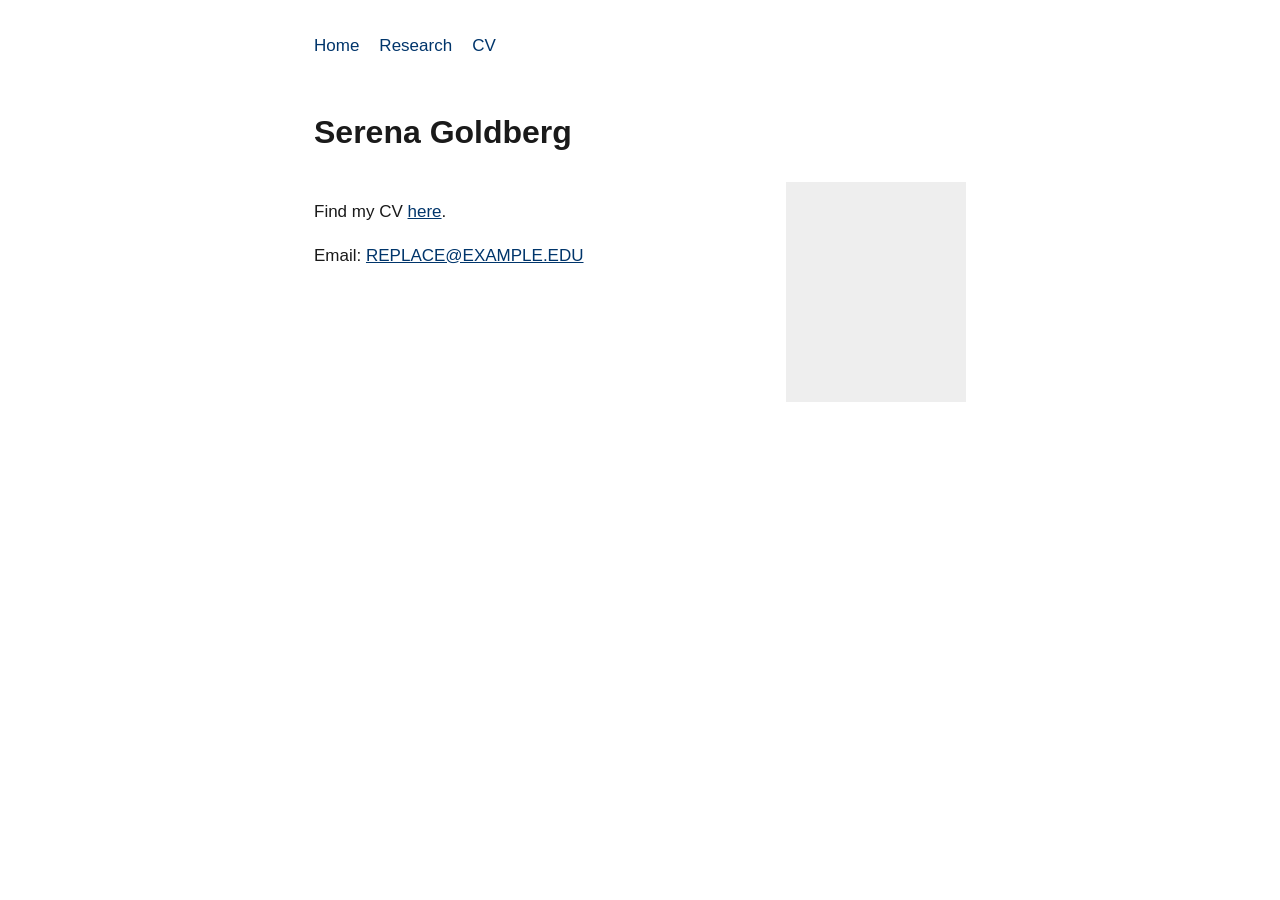
==== index.html @ 6a1a9726 "scaffold: repo, stylesheet, home page" ====
<!DOCTYPE html>
<html lang="en">
<head>
  <meta charset="UTF-8">
  <meta name="viewport" content="width=device-width, initial-scale=1.0">
  <title>Serena Goldberg</title>
  <link rel="stylesheet" href="style.css">
</head>
<body>
  <nav>
    <a href="index.html">Home</a>
    <a href="research.html">Research</a>
    <a href="cv.html">CV</a>
  </nav>

  <h1>Serena Goldberg</h1>

  <div class="home-header">
    <div class="intro">
      <p><!-- Bio placeholder — user will provide 1–3 paragraphs including title/affiliation. --></p>
      <p>Find my CV <a href="cv.html">here</a>.</p>
      <p>Email: <a href="mailto:REPLACE@EXAMPLE.EDU">REPLACE@EXAMPLE.EDU</a></p>
    </div>
    <div class="headshot">
      <!-- When headshot is added, replace this comment with:
           <img src="images/headshot.jpg" alt="Serena Goldberg"> -->
    </div>
  </div>
</body>
</html>
---- style.css ----
:root {
  --bg: #ffffff;
  --text: #1a1a1a;
  --muted: #555555;
  --accent: #00356B;
}

* {
  box-sizing: border-box;
}

body {
  font-family: -apple-system, BlinkMacSystemFont, "Segoe UI", Roboto, Oxygen, Ubuntu, Cantarell, sans-serif;
  color: var(--text);
  background: var(--bg);
  max-width: 700px;
  margin: 0 auto;
  padding: 2rem 1.5rem 4rem;
  line-height: 1.6;
  font-size: 17px;
}

nav {
  margin-bottom: 3rem;
  display: flex;
  flex-wrap: wrap;
  gap: 1.25rem;
}

nav a {
  color: var(--accent);
  text-decoration: none;
}

nav a:hover {
  text-decoration: underline;
}

h1 {
  font-size: 2rem;
  font-weight: 600;
  margin: 0 0 1.5rem 0;
}

h2 {
  font-size: 1.35rem;
  font-weight: 600;
  margin-top: 2.5rem;
  margin-bottom: 1rem;
}

p {
  margin: 0 0 1rem 0;
}

a {
  color: var(--accent);
  text-decoration: underline;
}

a:hover {
  text-decoration: none;
}

.home-header {
  display: flex;
  gap: 2rem;
  align-items: flex-start;
  margin-bottom: 2rem;
}

.home-header .intro {
  flex: 1;
}

.home-header .headshot {
  width: 180px;
  height: 220px;
  flex-shrink: 0;
  background: #eeeeee;
  overflow: hidden;
}

.home-header .headshot img {
  width: 100%;
  height: 100%;
  object-fit: cover;
  display: block;
}

.paper {
  margin-bottom: 2rem;
}

.paper .title {
  font-weight: 600;
  margin-bottom: 0.25rem;
}

.paper .coauthors {
  color: var(--muted);
  font-style: italic;
  margin-bottom: 0.5rem;
}

.paper .abstract {
  margin-bottom: 0.5rem;
}

.paper .status {
  color: var(--muted);
  font-style: italic;
  margin-top: 0.5rem;
}

.cv-embed {
  width: 100%;
  height: 80vh;
  border: 1px solid #dddddd;
  margin-top: 1rem;
}
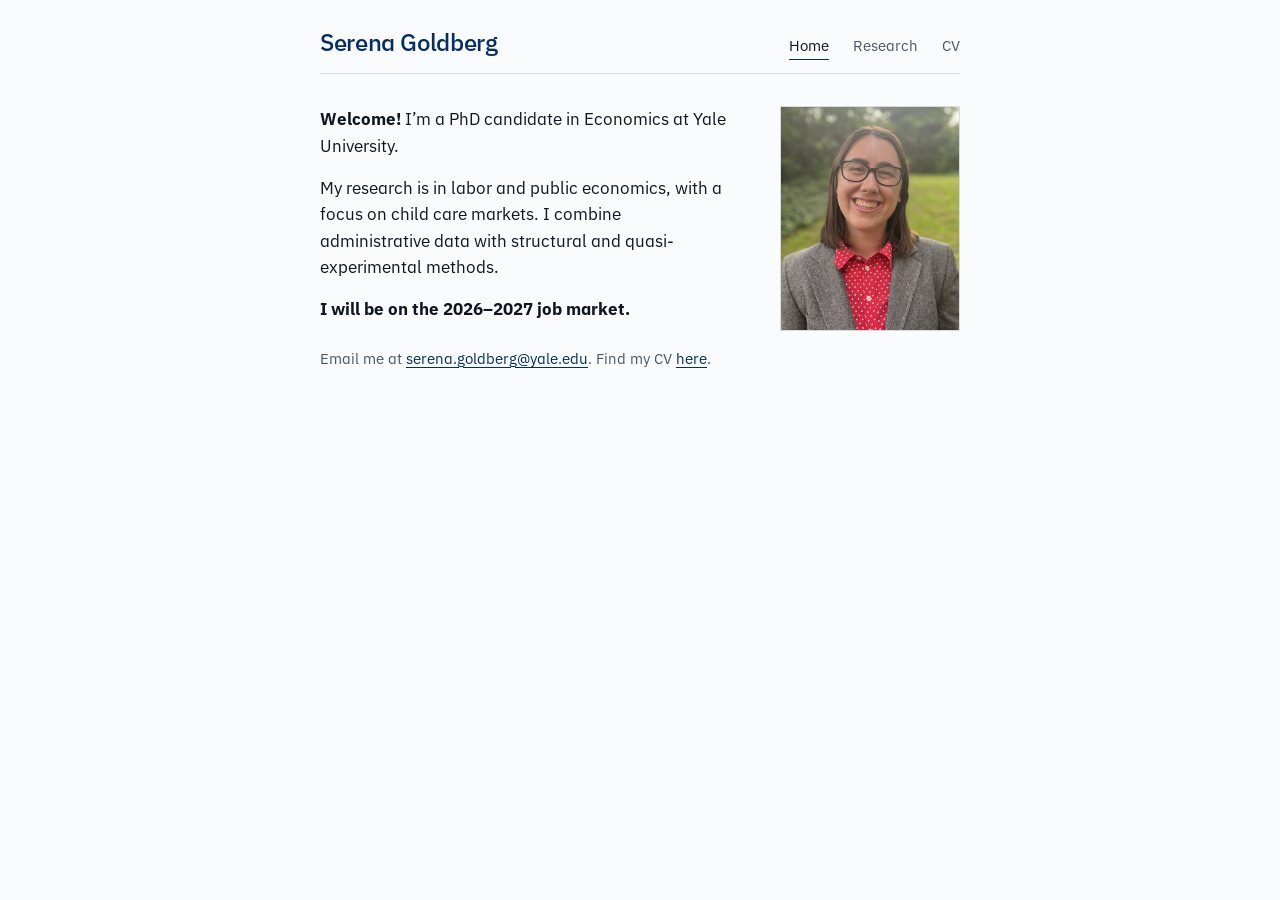
==== commit b806036a: "Add site content, styles, and CV/paper PDFs Co-Authored-By: Claude Opus 4.7 (1M context) <noreply@an" ====
--- a/index.html
+++ b/index.html
@@ -4,27 +4,39 @@
   <meta charset="UTF-8">
   <meta name="viewport" content="width=device-width, initial-scale=1.0">
   <title>Serena Goldberg</title>
+  <link rel="preconnect" href="https://fonts.googleapis.com">
+  <link rel="preconnect" href="https://fonts.gstatic.com" crossorigin>
+  <link rel="stylesheet" href="https://fonts.googleapis.com/css2?family=IBM+Plex+Sans:wght@400;500;600;700&family=IBM+Plex+Mono:wght@400&display=swap">
   <link rel="stylesheet" href="style.css">
 </head>
 <body>
-  <nav>
-    <a href="index.html">Home</a>
-    <a href="research.html">Research</a>
-    <a href="cv.html">CV</a>
-  </nav>
+  <div class="page">
+    <header class="masthead">
+      <a href="index.html" class="masthead__wordmark">Serena Goldberg</a>
+      <nav class="masthead__nav" aria-label="Primary">
+        <a href="index.html" aria-current="page">Home</a>
+        <a href="research.html">Research</a>
+        <a href="cv.html">CV</a>
+      </nav>
+    </header>
 
-  <h1>Serena Goldberg</h1>
+    <main>
+      <h1 class="visually-hidden">Serena Goldberg</h1>
 
-  <div class="home-header">
-    <div class="intro">
-      <p><!-- Bio placeholder — user will provide 1–3 paragraphs including title/affiliation. --></p>
-      <p>Find my CV <a href="cv.html">here</a>.</p>
-      <p>Email: <a href="mailto:REPLACE@EXAMPLE.EDU">REPLACE@EXAMPLE.EDU</a></p>
-    </div>
-    <div class="headshot">
-      <!-- When headshot is added, replace this comment with:
-           <img src="images/headshot.jpg" alt="Serena Goldberg"> -->
-    </div>
+      <section class="home-header">
+        <div class="home-header__intro">
+          <p><strong>Welcome!</strong> I&rsquo;m a PhD candidate in Economics at Yale University.</p>
+          <p>My research is in labor and public economics, with a focus on child care markets. I combine administrative data with structural and quasi-experimental methods.</p>
+          <p><strong>I will be on the 2026&ndash;2027 job market.</strong></p>
+          <p class="home-header__contact">
+            Email me at <a href="mailto:serena.goldberg@yale.edu">serena.goldberg@yale.edu</a>. Find my CV <a href="cv.html">here</a>.
+          </p>
+        </div>
+        <div class="headshot">
+          <img src="images/headshot.jpg" alt="Serena Goldberg">
+        </div>
+      </section>
+    </main>
   </div>
 </body>
 </html>
--- a/style.css
+++ b/style.css
@@ -1,121 +1,333 @@
-:root {
-  --bg: #ffffff;
-  --text: #1a1a1a;
-  --muted: #555555;
-  --accent: #00356B;
-}
-
-* {
+/* Hallmark · genre: editorial · macrostructure: Long Document
+ * design-system: design.md · designed-as-app
+ * theme: custom (Yale-blue anchor) · nav: N6 masthead · footer: Ft8 minimal
+ * pre-emit critique: P5 H5 E5 S4 R5 V4
+ * contrast: pass (40–41) · slop: pass (42–45) · honest: pass (46)
+ * chrome: pass (47) · tokens: pass (48) · responsive: pass (49)
+ * icons: pass (30) · mobile: pass (34, 49, 50–57)
+ */
+
+@import url("tokens.css");
+
+*,
+*::before,
+*::after {
   box-sizing: border-box;
 }
 
+html,
 body {
-  font-family: -apple-system, BlinkMacSystemFont, "Segoe UI", Roboto, Oxygen, Ubuntu, Cantarell, sans-serif;
-  color: var(--text);
-  background: var(--bg);
-  max-width: 700px;
+  overflow-x: clip;
+}
+
+html {
+  background: var(--color-paper);
+}
+
+body {
+  margin: 0;
+  padding: 0;
+  color: var(--color-ink);
+  background: var(--color-paper);
+  font-family: var(--font-body);
+  font-size: var(--text-md);
+  font-weight: 400;
+  line-height: 1.55;
+  -webkit-font-smoothing: antialiased;
+  -moz-osx-font-smoothing: grayscale;
+  text-rendering: optimizeLegibility;
+  font-feature-settings: "ss01", "cv02";
+}
+
+/* -- Page frame ------------------------------------------------------------ */
+
+.page {
+  max-width: 44rem;
   margin: 0 auto;
-  padding: 2rem 1.5rem 4rem;
-  line-height: 1.6;
-  font-size: 17px;
-}
-
-nav {
-  margin-bottom: 3rem;
+  padding: var(--space-md) var(--space-md) var(--space-3xl);
+}
+
+@media (min-width: 720px) {
+  .page {
+    padding: var(--space-md) var(--space-lg) var(--space-3xl);
+  }
+}
+
+/* -- Masthead (N6) --------------------------------------------------------- */
+
+.masthead {
   display: flex;
-  flex-wrap: wrap;
-  gap: 1.25rem;
-}
-
-nav a {
-  color: var(--accent);
+  align-items: baseline;
+  justify-content: space-between;
+  gap: var(--space-md);
+  padding-bottom: var(--space-xs);
+  border-bottom: var(--rule-hairline) solid var(--color-rule);
+  margin-bottom: var(--space-lg);
+}
+
+.masthead__wordmark {
+  font-family: var(--font-display);
+  font-weight: 500;
+  font-size: var(--text-xl);
+  letter-spacing: -0.015em;
+  color: var(--color-accent);
   text-decoration: none;
 }
 
-nav a:hover {
+.masthead__wordmark:hover {
+  color: var(--color-ink);
+}
+
+.masthead__nav {
+  display: flex;
+  gap: var(--space-md);
+}
+
+.masthead__nav a {
+  color: var(--color-ink-2);
+  font-size: var(--text-sm);
+  text-decoration: none;
+  padding-bottom: 2px;
+  border-bottom: var(--rule-hairline) solid transparent;
+  transition: color var(--dur-short) var(--ease-out),
+              border-color var(--dur-short) var(--ease-out);
+}
+
+.masthead__nav a:hover {
+  color: var(--color-ink);
+  border-bottom-color: var(--color-ink);
+}
+
+.masthead__nav a[aria-current="page"] {
+  color: var(--color-ink);
+  border-bottom-color: var(--color-accent);
+}
+
+@media (max-width: 520px) {
+  .masthead {
+    flex-direction: column;
+    align-items: flex-start;
+    gap: var(--space-sm);
+  }
+  .masthead__nav {
+    gap: var(--space-sm);
+    flex-wrap: wrap;
+  }
+}
+
+/* -- Utilities ------------------------------------------------------------- */
+
+.visually-hidden {
+  position: absolute;
+  width: 1px;
+  height: 1px;
+  padding: 0;
+  margin: -1px;
+  overflow: hidden;
+  clip: rect(0, 0, 0, 0);
+  white-space: nowrap;
+  border: 0;
+}
+
+/* -- Typography ------------------------------------------------------------ */
+
+h1,
+h2,
+h3 {
+  font-family: var(--font-display);
+  font-weight: 500;
+  font-style: normal;
+  color: var(--color-ink);
+  letter-spacing: -0.01em;
+  overflow-wrap: anywhere;
+  min-width: 0;
+}
+
+h1 {
+  font-size: var(--text-display);
+  line-height: 1.05;
+  margin: 0 0 var(--space-lg) 0;
+  letter-spacing: -0.02em;
+}
+
+h2 {
+  font-size: var(--text-xl);
+  line-height: 1.25;
+  margin: var(--space-2xl) 0 var(--space-md) 0;
+  padding-bottom: var(--space-2xs);
+  border-bottom: var(--rule-hairline) solid var(--color-accent);
+}
+
+h2:first-of-type {
+  margin-top: var(--space-xl);
+}
+
+h3 {
+  font-size: var(--text-md);
+  font-weight: 500;
+  line-height: 1.3;
+  margin: 0 0 var(--space-2xs) 0;
+}
+
+p {
+  margin: 0 0 var(--space-sm) 0;
+  max-width: 62ch;
+}
+
+a {
+  color: var(--color-accent);
   text-decoration: underline;
-}
-
-h1 {
-  font-size: 2rem;
-  font-weight: 600;
-  margin: 0 0 1.5rem 0;
-}
-
-h2 {
-  font-size: 1.35rem;
-  font-weight: 600;
-  margin-top: 2.5rem;
-  margin-bottom: 1rem;
-}
-
-p {
-  margin: 0 0 1rem 0;
-}
-
-a {
-  color: var(--accent);
-  text-decoration: underline;
+  text-decoration-thickness: 1px;
+  text-underline-offset: 3px;
+  transition: text-decoration-thickness var(--dur-short) var(--ease-out),
+              text-underline-offset var(--dur-short) var(--ease-out);
 }
 
 a:hover {
-  text-decoration: none;
-}
+  text-decoration-thickness: 2px;
+  text-underline-offset: 4px;
+}
+
+a:active {
+  color: var(--color-ink);
+}
+
+strong,
+b {
+  font-weight: 700;
+}
+
+:focus-visible {
+  outline: 2px solid var(--color-focus);
+  outline-offset: 3px;
+  border-radius: var(--radius-input);
+}
+
+/* -- Home header ----------------------------------------------------------- */
 
 .home-header {
-  display: flex;
-  gap: 2rem;
-  align-items: flex-start;
-  margin-bottom: 2rem;
-}
-
-.home-header .intro {
-  flex: 1;
-}
-
-.home-header .headshot {
+  display: grid;
+  grid-template-columns: minmax(0, 1fr) 180px;
+  gap: var(--space-xl);
+  align-items: start;
+  margin-bottom: var(--space-2xl);
+}
+
+.home-header__intro > *:last-child {
+  margin-bottom: 0;
+}
+
+.home-header__contact {
+  margin-top: var(--space-md);
+  font-size: var(--text-sm);
+  color: var(--color-ink-2);
+}
+
+.home-header__contact a {
+  color: var(--color-accent);
+}
+
+.headshot {
   width: 180px;
-  height: 220px;
-  flex-shrink: 0;
-  background: #eeeeee;
+  aspect-ratio: 4 / 5;
   overflow: hidden;
-}
-
-.home-header .headshot img {
+  background: var(--color-paper-2);
+  border: var(--rule-hairline) solid var(--color-rule);
+}
+
+.headshot img {
   width: 100%;
   height: 100%;
   object-fit: cover;
   display: block;
 }
 
+@media (max-width: 620px) {
+  .home-header {
+    grid-template-columns: minmax(0, 1fr);
+    gap: var(--space-md);
+  }
+  .headshot {
+    width: 140px;
+    order: -1;
+    justify-self: center;
+  }
+}
+
+/* -- Research entries ------------------------------------------------------ */
+
 .paper {
-  margin-bottom: 2rem;
-}
-
-.paper .title {
-  font-weight: 600;
-  margin-bottom: 0.25rem;
-}
-
-.paper .coauthors {
-  color: var(--muted);
-  font-style: italic;
-  margin-bottom: 0.5rem;
-}
-
-.paper .abstract {
-  margin-bottom: 0.5rem;
-}
-
-.paper .status {
-  color: var(--muted);
-  font-style: italic;
-  margin-top: 0.5rem;
+  padding: var(--space-md) 0;
+  border-top: var(--rule-hairline) solid var(--color-rule);
+}
+
+.paper:first-of-type {
+  border-top: none;
+  padding-top: 0;
+}
+
+.paper__title {
+  font-family: var(--font-display);
+  font-weight: 700;
+  font-size: var(--text-md);
+  color: var(--color-ink);
+  margin: 0 0 var(--space-3xs) 0;
+  letter-spacing: -0.005em;
+}
+
+.paper__jmp-tag {
+  font-weight: 400;
+  color: var(--color-ink-2);
+}
+
+.paper__coauthors {
+  font-size: var(--text-sm);
+  color: var(--color-ink-2);
+  margin: 0 0 var(--space-2xs) 0;
+}
+
+.paper__abstract {
+  margin: var(--space-2xs) 0;
+}
+
+.paper__meta {
+  display: flex;
+  flex-wrap: wrap;
+  gap: var(--space-md);
+  align-items: baseline;
+  margin-top: var(--space-2xs);
+  font-size: var(--text-sm);
+}
+
+.paper__meta a {
+  color: var(--color-accent);
+}
+
+.paper__status {
+  color: var(--color-ink-2);
+}
+
+/* -- CV -------------------------------------------------------------------- */
+
+.cv-download {
+  font-size: var(--text-sm);
+  color: var(--color-ink-2);
+  margin-bottom: var(--space-md);
 }
 
 .cv-embed {
   width: 100%;
-  height: 80vh;
-  border: 1px solid #dddddd;
-  margin-top: 1rem;
-}
+  height: 82vh;
+  border: var(--rule-hairline) solid var(--color-rule);
+  background: var(--color-paper-2);
+  display: block;
+}
+
+/* -- Reduced motion (nothing to cut — already still) ---------------------- */
+
+@media (prefers-reduced-motion: reduce) {
+  * {
+    transition-duration: 0.01ms !important;
+    animation-duration: 0.01ms !important;
+  }
+}
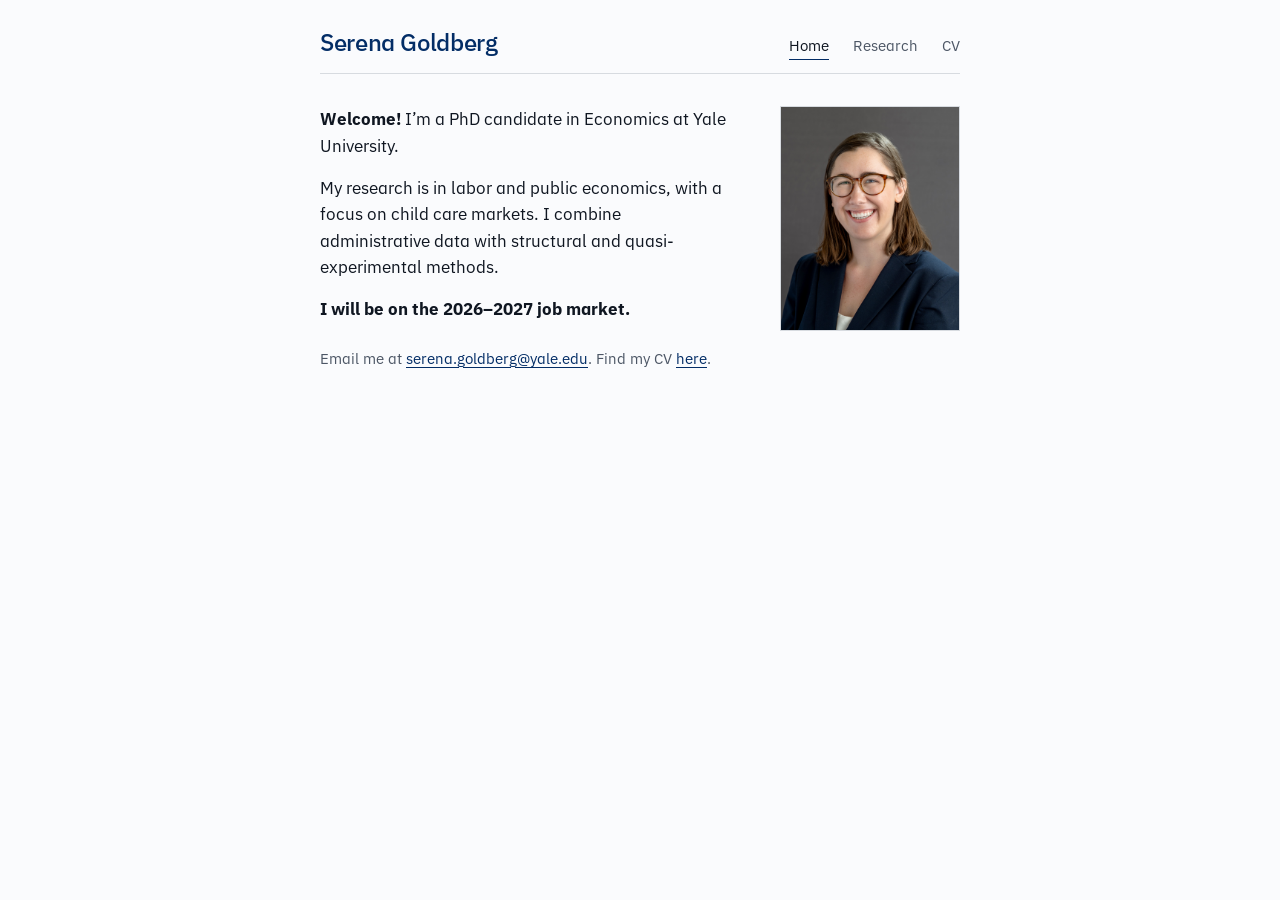
==== commit 159e6ec8: "SEO: titles, meta descriptions, JSON-LD, sitemap, robots - Add "Yale Economics PhD Candidate" to pag" ====
--- a/index.html
+++ b/index.html
@@ -3,7 +3,32 @@
 <head>
   <meta charset="UTF-8">
   <meta name="viewport" content="width=device-width, initial-scale=1.0">
-  <title>Serena Goldberg</title>
+  <title>Serena Goldberg — Yale Economics PhD Candidate</title>
+  <meta name="description" content="Serena Goldberg is a PhD candidate in Economics at Yale University researching labor and public economics, with a focus on child care markets.">
+  <script type="application/ld+json">
+  {
+    "@context": "https://schema.org",
+    "@type": "Person",
+    "name": "Serena Goldberg",
+    "givenName": "Serena",
+    "familyName": "Goldberg",
+    "url": "https://serenagoldberg.github.io",
+    "image": "https://serenagoldberg.github.io/images/headshot.jpg",
+    "jobTitle": "PhD Candidate in Economics",
+    "affiliation": {
+      "@type": "CollegeOrUniversity",
+      "name": "Yale University",
+      "url": "https://economics.yale.edu"
+    },
+    "email": "mailto:serena.goldberg@yale.edu",
+    "knowsAbout": ["Labor Economics", "Public Economics", "Child Care Markets"],
+    "sameAs": [
+      "https://economics.yale.edu/people/serena-goldberg",
+      "https://www.linkedin.com/in/serena-goldberg-09257716b",
+      "https://github.com/serenagoldberg"
+    ]
+  }
+  </script>
   <link rel="preconnect" href="https://fonts.googleapis.com">
   <link rel="preconnect" href="https://fonts.gstatic.com" crossorigin>
   <link rel="stylesheet" href="https://fonts.googleapis.com/css2?family=IBM+Plex+Sans:wght@400;500;600;700&family=IBM+Plex+Mono:wght@400&display=swap">
@@ -21,7 +46,7 @@
     </header>
 
     <main>
-      <h1 class="visually-hidden">Serena Goldberg</h1>
+      <h1 class="visually-hidden">Serena Goldberg — Yale University Economics PhD Candidate</h1>
 
       <section class="home-header">
         <div class="home-header__intro">
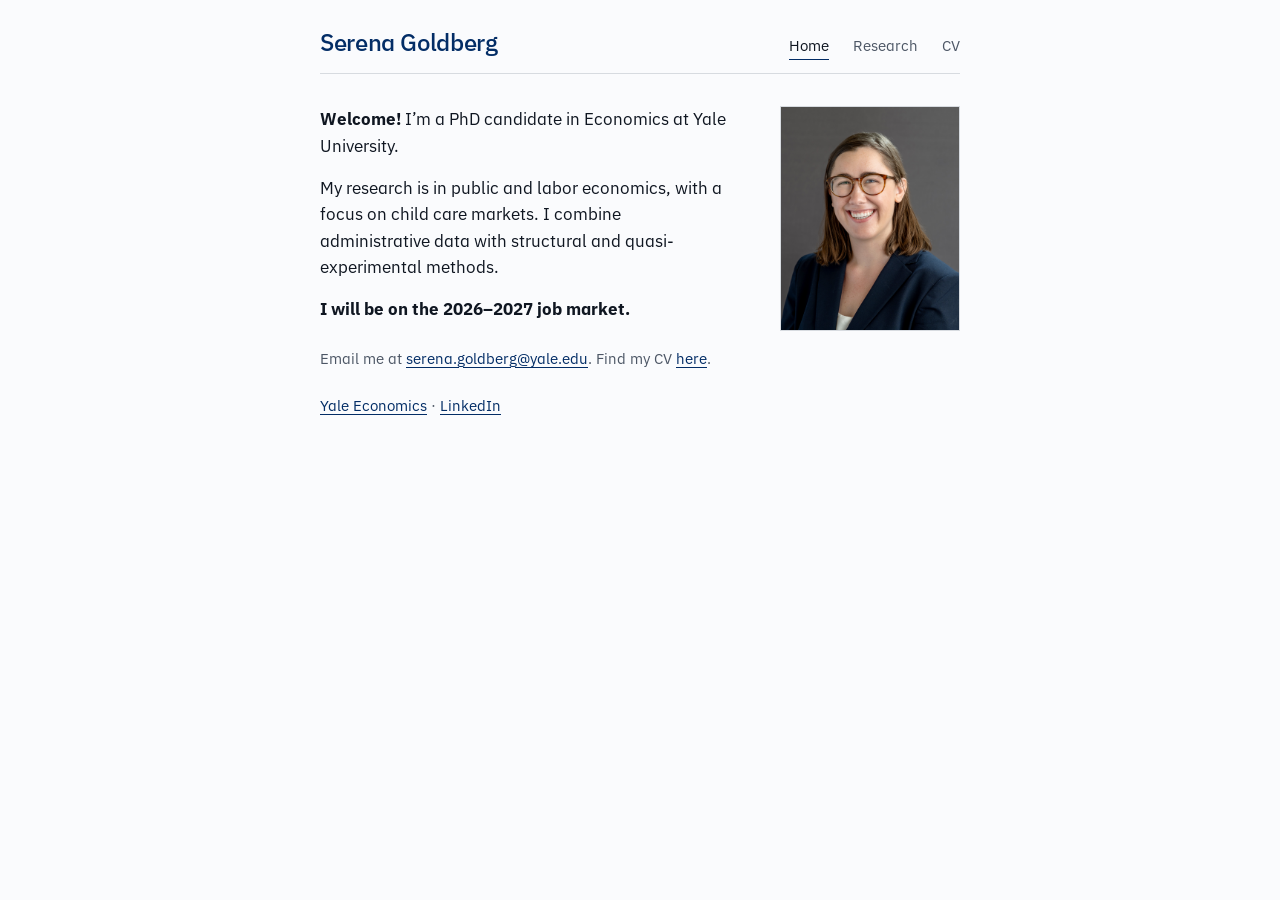
==== commit a2a249ef: "Update homepage links, JMP abstract and PDF link, CV - Flip research description to "public and labo" ====
--- a/index.html
+++ b/index.html
@@ -4,7 +4,7 @@
   <meta charset="UTF-8">
   <meta name="viewport" content="width=device-width, initial-scale=1.0">
   <title>Serena Goldberg — Yale Economics PhD Candidate</title>
-  <meta name="description" content="Serena Goldberg is a PhD candidate in Economics at Yale University researching labor and public economics, with a focus on child care markets.">
+  <meta name="description" content="Serena Goldberg is a PhD candidate in Economics at Yale University researching public and labor economics, with a focus on child care markets.">
   <script type="application/ld+json">
   {
     "@context": "https://schema.org",
@@ -21,7 +21,7 @@
       "url": "https://economics.yale.edu"
     },
     "email": "mailto:serena.goldberg@yale.edu",
-    "knowsAbout": ["Labor Economics", "Public Economics", "Child Care Markets"],
+    "knowsAbout": ["Public Economics", "Labor Economics", "Child Care Markets"],
     "sameAs": [
       "https://economics.yale.edu/people/serena-goldberg",
       "https://www.linkedin.com/in/serena-goldberg-09257716b",
@@ -51,10 +51,13 @@
       <section class="home-header">
         <div class="home-header__intro">
           <p><strong>Welcome!</strong> I&rsquo;m a PhD candidate in Economics at Yale University.</p>
-          <p>My research is in labor and public economics, with a focus on child care markets. I combine administrative data with structural and quasi-experimental methods.</p>
+          <p>My research is in public and labor economics, with a focus on child care markets. I combine administrative data with structural and quasi-experimental methods.</p>
           <p><strong>I will be on the 2026&ndash;2027 job market.</strong></p>
           <p class="home-header__contact">
             Email me at <a href="mailto:serena.goldberg@yale.edu">serena.goldberg@yale.edu</a>. Find my CV <a href="cv.html">here</a>.
+          </p>
+          <p class="home-header__contact">
+            <a href="https://economics.yale.edu/people/serena-goldberg">Yale Economics</a> &middot; <a href="https://www.linkedin.com/in/serena-goldberg-09257716b/">LinkedIn</a>
           </p>
         </div>
         <div class="headshot">
--- a/style.css
+++ b/style.css
@@ -280,6 +280,13 @@
   color: var(--color-ink-2);
 }
 
+.paper__pdf {
+  font-weight: 400;
+  font-size: var(--text-sm);
+  margin-left: var(--space-2xs);
+  white-space: nowrap;
+}
+
 .paper__coauthors {
   font-size: var(--text-sm);
   color: var(--color-ink-2);
